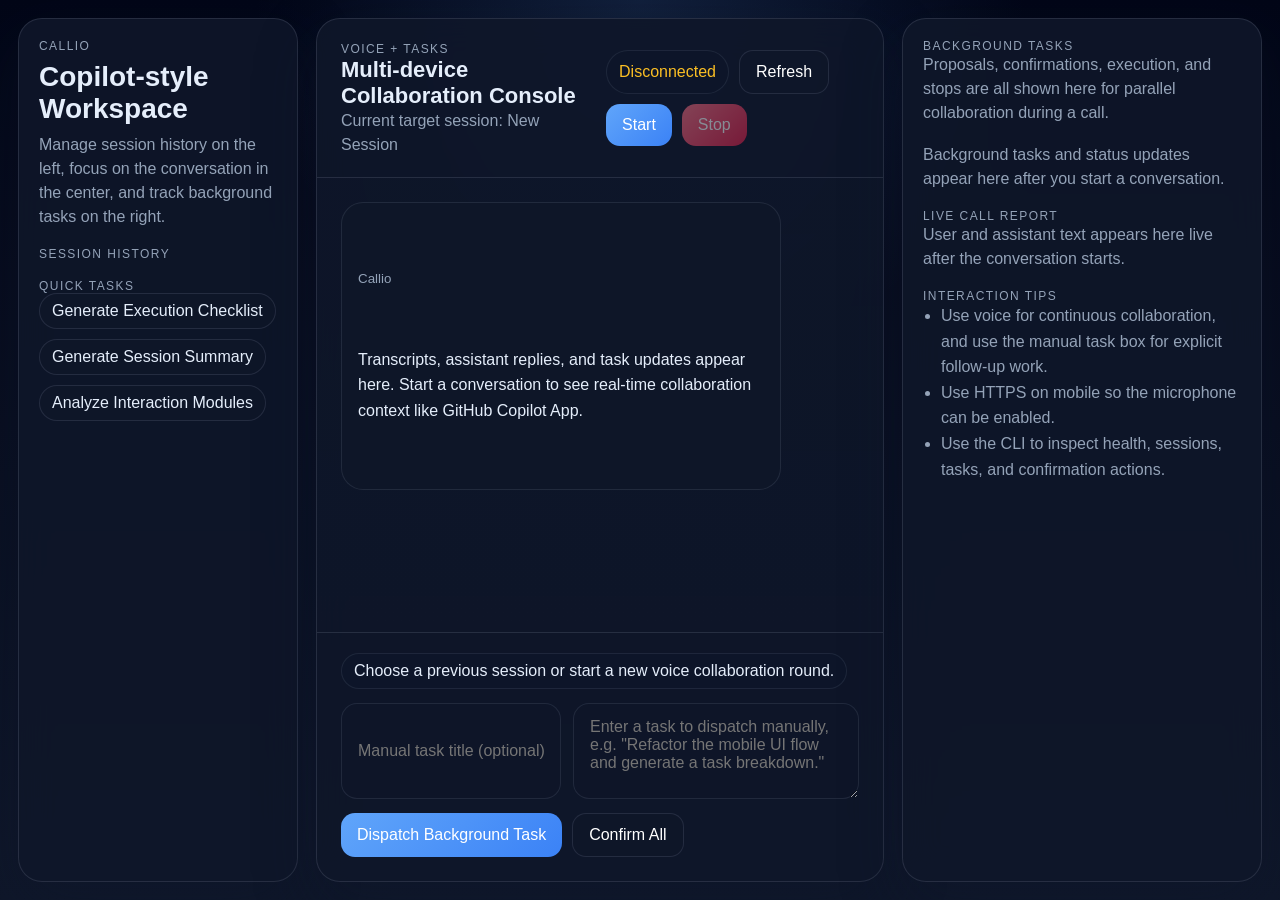
==== app/web/index.html @ ed3d8f62 "feat: translate Chinese to English, unify logging, add setup wizard" ====
<!DOCTYPE html>
<html lang="en">
<head>
    <meta charset="UTF-8">
    <meta name="viewport" content="width=device-width, initial-scale=1.0">
    <title>Callio — Voice Workspace</title>
    <link rel="stylesheet" href="/app/shared/client.css">
</head>
<body data-client-mode="web">
    <div class="shell">
        <aside class="panel sidebar">
            <div class="brand">
                <span class="eyebrow">Callio</span>
                <h1>Copilot-style Workspace</h1>
                <p>Manage session history on the left, focus on the conversation in the center, and track background tasks on the right.</p>
            </div>
            <div>
                <div class="section-title">Session History</div>
                <div id="sessionList" class="session-list"></div>
            </div>
            <div>
                <div class="section-title">Quick Tasks</div>
                <div class="quick-actions">
                    <button type="button" class="chip ghost-btn" data-task-prompt="Organize the current request and generate an execution checklist">Generate Execution Checklist</button>
                    <button type="button" class="chip ghost-btn" data-task-prompt="Summarize the current session and suggest next steps">Generate Session Summary</button>
                    <button type="button" class="chip ghost-btn" data-task-prompt="Analyze the modules related to user interaction in the current repository">Analyze Interaction Modules</button>
                </div>
            </div>
        </aside>

        <main class="panel chat-panel">
            <div class="chat-header">
                <div>
                    <span class="eyebrow">Voice + Tasks</span>
                    <h2>Multi-device Collaboration Console</h2>
                    <p id="resumeLabel" class="helper-text">Current target session: New Session</p>
                </div>
                <div class="toolbar">
                    <span id="statusPill" class="pill">Disconnected</span>
                    <button id="refreshBtn" type="button" class="ghost-btn">Refresh</button>
                    <button id="startBtn" type="button" class="primary-btn">Start</button>
                    <button id="stopBtn" type="button" class="danger-btn" disabled>Stop</button>
                </div>
            </div>
            <div class="message-stream" id="messages">
                <div class="message assistant">
                    <small>Callio</small>
                    <div>Transcripts, assistant replies, and task updates appear here. Start a conversation to see real-time collaboration context like GitHub Copilot App.</div>
                </div>
            </div>
            <div class="composer">
                <div class="badge-row">
                    <span id="statusHint" class="pill">Choose a previous session or start a new conversation.</span>
                </div>
                <div class="composer-grid">
                    <input id="taskTitle" type="text" placeholder="Manual task title (optional)">
                    <textarea id="taskInput" placeholder="Enter a task to dispatch manually, e.g. &quot;Refactor the mobile UI flow and generate a task breakdown.&quot;"></textarea>
                </div>
                <div class="toolbar">
                    <button id="dispatchTaskBtn" type="button" class="primary-btn">Dispatch Background Task</button>
                    <button id="confirmAllBtn" type="button" class="ghost-btn">Confirm All</button>
                </div>
            </div>
        </main>

        <aside class="panel task-panel">
            <div>
                <div class="section-title">Background Tasks</div>
                <p class="helper-text">Proposals, confirmations, execution, and stops are all shown here for parallel collaboration during a call.</p>
            </div>
            <div id="tasks" class="task-list">
                <p class="empty-state">Background tasks and status updates appear here after you start a conversation.</p>
            </div>
            <div>
                <div class="section-title">Live Call Report</div>
                <div id="liveReport" class="report-list">
                    <p class="empty-state">User and assistant text appears here live after the conversation starts.</p>
                </div>
            </div>
            <div>
                <div class="section-title">Interaction Tips</div>
                <ul class="hint-list">
                    <li>Use voice for continuous collaboration, and use the manual task box for explicit follow-up work.</li>
                    <li>Use HTTPS on mobile so the microphone can be enabled.</li>
                    <li>Use the CLI to inspect health, sessions, tasks, and confirmation actions.</li>
                </ul>
            </div>
        </aside>
    </div>
    <script src="/app/shared/client.js"></script>
</body>
</html>
---- app/shared/client.css ----
:root {
    color-scheme: dark;
    --bg: #0b1020;
    --panel: rgba(15, 23, 42, 0.9);
    --panel-border: rgba(148, 163, 184, 0.18);
    --panel-soft: rgba(15, 23, 42, 0.72);
    --text: #e5eefb;
    --muted: #94a3b8;
    --primary: #60a5fa;
    --primary-strong: #3b82f6;
    --success: #34d399;
    --warning: #fbbf24;
    --danger: #fb7185;
    --shadow: 0 24px 60px rgba(15, 23, 42, 0.35);
}

* {
    box-sizing: border-box;
}

body {
    margin: 0;
    min-height: 100vh;
    font-family: Inter, -apple-system, BlinkMacSystemFont, "Segoe UI", sans-serif;
    background:
        radial-gradient(circle at top, rgba(96, 165, 250, 0.16), transparent 35%),
        linear-gradient(180deg, #020617 0%, #0f172a 100%);
    color: var(--text);
}

a {
    color: inherit;
}

.shell {
    display: grid;
    grid-template-columns: 280px minmax(0, 1fr) 360px;
    gap: 18px;
    min-height: 100vh;
    padding: 18px;
}

.panel {
    background: var(--panel);
    border: 1px solid var(--panel-border);
    border-radius: 24px;
    box-shadow: var(--shadow);
    backdrop-filter: blur(18px);
}

.sidebar,
.task-panel,
.chat-panel {
    display: flex;
    flex-direction: column;
    min-height: 0;
}

.sidebar,
.task-panel {
    padding: 20px;
    gap: 18px;
}

.brand {
    display: flex;
    flex-direction: column;
    gap: 8px;
}

.eyebrow,
.section-title {
    font-size: 12px;
    letter-spacing: 0.12em;
    text-transform: uppercase;
    color: var(--muted);
}

.brand h1 {
    margin: 0;
    font-size: 28px;
}

.brand p,
.empty-state,
.helper-text {
    margin: 0;
    color: var(--muted);
    line-height: 1.5;
}

.session-list,
.task-list,
.quick-actions,
.report-list {
    display: flex;
    flex-direction: column;
    gap: 10px;
    min-height: 0;
}

.session-list {
    overflow-y: auto;
}

.session-item,
.task-card,
.chip {
    border: 1px solid rgba(148, 163, 184, 0.16);
    background: var(--panel-soft);
    border-radius: 18px;
}

.session-item {
    text-align: left;
    padding: 14px;
    color: var(--text);
    cursor: pointer;
}

.session-item.active {
    border-color: rgba(96, 165, 250, 0.5);
    background: rgba(37, 99, 235, 0.2);
}

.session-item strong,
.task-card strong {
    display: block;
    margin-bottom: 6px;
}

.badge-row {
    display: flex;
    flex-wrap: wrap;
    gap: 8px;
}

.pill,
.chip {
    display: inline-flex;
    align-items: center;
    gap: 8px;
    padding: 8px 12px;
    border-radius: 999px;
    color: var(--text);
}

.pill {
    background: rgba(15, 23, 42, 0.72);
    border: 1px solid rgba(148, 163, 184, 0.12);
}

.pill.success {
    color: var(--success);
}

.pill.warning {
    color: var(--warning);
}

.pill.danger {
    color: var(--danger);
}

.chat-panel {
    overflow: hidden;
}

.chat-header {
    display: flex;
    justify-content: space-between;
    align-items: center;
    gap: 16px;
    padding: 20px 24px;
    border-bottom: 1px solid var(--panel-border);
}

.chat-header h2 {
    margin: 0;
    font-size: 22px;
}

.toolbar {
    display: flex;
    flex-wrap: wrap;
    gap: 10px;
}

button,
input,
textarea {
    font: inherit;
}

button {
    border: 0;
    border-radius: 14px;
    padding: 12px 16px;
    color: white;
    cursor: pointer;
    background: rgba(51, 65, 85, 0.95);
    transition: transform 0.15s ease, background 0.15s ease, opacity 0.15s ease;
}

button:hover:not(:disabled) {
    transform: translateY(-1px);
}

button:disabled {
    opacity: 0.5;
    cursor: not-allowed;
}

.primary-btn {
    background: linear-gradient(135deg, var(--primary), var(--primary-strong));
}

.danger-btn {
    background: linear-gradient(135deg, #fb7185, #e11d48);
}

.ghost-btn {
    background: rgba(15, 23, 42, 0.8);
    border: 1px solid rgba(148, 163, 184, 0.16);
}

.message-stream {
    flex: 1;
    overflow-y: auto;
    padding: 24px;
    display: flex;
    flex-direction: column;
    gap: 14px;
    background: linear-gradient(180deg, rgba(15, 23, 42, 0.25), rgba(15, 23, 42, 0));
}

.message {
    max-width: 85%;
    border-radius: 22px;
    padding: 14px 16px;
    line-height: 1.6;
    white-space: pre-wrap;
}

.message.user {
    align-self: flex-end;
    background: rgba(59, 130, 246, 0.18);
    border: 1px solid rgba(96, 165, 250, 0.22);
}

.message.assistant {
    align-self: flex-start;
    background: rgba(15, 23, 42, 0.88);
    border: 1px solid rgba(148, 163, 184, 0.14);
}

.message small {
    display: block;
    margin-bottom: 6px;
    color: var(--muted);
}

.composer {
    display: flex;
    flex-direction: column;
    gap: 14px;
    padding: 20px 24px 24px;
    border-top: 1px solid var(--panel-border);
}

.composer textarea,
.composer input {
    width: 100%;
    border-radius: 16px;
    border: 1px solid rgba(148, 163, 184, 0.14);
    background: rgba(15, 23, 42, 0.82);
    color: var(--text);
    padding: 14px 16px;
}

.composer textarea {
    min-height: 96px;
    resize: vertical;
}

.composer-grid {
    display: grid;
    grid-template-columns: 220px minmax(0, 1fr);
    gap: 12px;
}

.quick-actions {
    flex-direction: row;
    flex-wrap: wrap;
}

.task-card {
    padding: 14px;
    display: flex;
    flex-direction: column;
    gap: 10px;
}

.task-card.proposed {
    border-color: rgba(251, 191, 36, 0.3);
}

.task-card.running {
    border-color: rgba(96, 165, 250, 0.3);
}

.task-card.success {
    border-color: rgba(52, 211, 153, 0.32);
}

.task-card.failed,
.task-card.cancelled {
    border-color: rgba(251, 113, 133, 0.28);
}

.task-progress {
    height: 6px;
    border-radius: 999px;
    background: rgba(148, 163, 184, 0.16);
    overflow: hidden;
}

.task-progress-bar {
    height: 100%;
    border-radius: inherit;
    background: linear-gradient(135deg, var(--primary), var(--success));
}

.task-actions {
    display: flex;
    flex-wrap: wrap;
    gap: 8px;
}

.hint-list {
    margin: 0;
    padding-left: 18px;
    color: var(--muted);
    line-height: 1.6;
}

.report-item {
    border: 1px solid rgba(148, 163, 184, 0.16);
    background: var(--panel-soft);
    border-radius: 14px;
    padding: 10px 12px;
}

.report-item.user {
    border-color: rgba(96, 165, 250, 0.3);
}

.report-item.assistant {
    border-color: rgba(52, 211, 153, 0.3);
}

.mobile-only {
    display: none;
}

@media (max-width: 1200px) {
    .shell {
        grid-template-columns: 240px minmax(0, 1fr);
    }

    .task-panel {
        grid-column: 1 / -1;
    }
}

@media (max-width: 880px) {
    .shell {
        grid-template-columns: 1fr;
        padding: 12px;
    }

    .sidebar {
        order: 2;
    }

    .chat-panel {
        order: 1;
    }

    .task-panel {
        order: 3;
    }

    .composer-grid {
        grid-template-columns: 1fr;
    }

    .chat-header {
        flex-direction: column;
        align-items: flex-start;
    }

    .toolbar {
        width: 100%;
    }

    .toolbar button {
        flex: 1;
    }
}

body[data-client-mode="mobile"] .shell {
    padding: 0;
    gap: 0;
}

body[data-client-mode="mobile"] .panel {
    border-radius: 0;
    border-left: 0;
    border-right: 0;
}

body[data-client-mode="mobile"] .sidebar {
    display: none;
}

body[data-client-mode="mobile"] .mobile-only {
    display: inline-flex;
}

/* ===== Scrollbar ===== */
::-webkit-scrollbar { width: 6px; height: 6px; }
::-webkit-scrollbar-track { background: transparent; }
::-webkit-scrollbar-thumb { background: rgba(148, 163, 184, 0.22); border-radius: 999px; }
::-webkit-scrollbar-thumb:hover { background: rgba(148, 163, 184, 0.4); }

/* ===== Button micro-interactions ===== */
button:active:not(:disabled) { transform: scale(0.97); }

/* ===== Recording indicator ===== */
@keyframes pill-pulse {
    0%, 100% { border-color: rgba(251, 113, 133, 0.3); box-shadow: 0 0 0 0 rgba(251, 113, 133, 0.2); }
    50%       { border-color: rgba(251, 113, 133, 0.7); box-shadow: 0 0 12px rgba(251, 113, 133, 0.22); }
}

[data-recording] #statusPill {
    color: var(--danger);
    animation: pill-pulse 1.8s ease-in-out infinite;
}

/* ===== Toast notifications ===== */
.toast-container {
    position: fixed;
    bottom: 28px;
    right: 28px;
    display: flex;
    flex-direction: column;
    gap: 10px;
    z-index: 1100;
    pointer-events: none;
    max-width: 360px;
}

@keyframes toast-slide-in {
    from { transform: translateX(120%); opacity: 0; }
    to   { transform: translateX(0);   opacity: 1; }
}

.toast {
    padding: 12px 18px;
    border-radius: 18px;
    background: rgba(15, 23, 42, 0.96);
    border: 1px solid rgba(148, 163, 184, 0.2);
    backdrop-filter: blur(16px);
    color: var(--text);
    box-shadow: 0 10px 30px rgba(0, 0, 0, 0.5);
    font-size: 14px;
    pointer-events: auto;
    animation: toast-slide-in 0.24s ease;
    transition: opacity 0.3s ease, transform 0.3s ease;
}

.toast.success { border-color: rgba(52, 211, 153, 0.45); color: var(--success); }
.toast.danger  { border-color: rgba(251, 113, 133, 0.45); color: var(--danger);  }
.toast.warning { border-color: rgba(251, 191, 36, 0.45);  color: var(--warning); }

/* ===== Session report modal ===== */
@keyframes fade-in {
    from { opacity: 0; }
    to   { opacity: 1; }
}

@keyframes modal-slide-in {
    from { transform: translateY(22px) scale(0.97); opacity: 0; }
    to   { transform: translateY(0)    scale(1);    opacity: 1; }
}

.modal-overlay {
    position: fixed;
    inset: 0;
    background: rgba(2, 6, 23, 0.78);
    backdrop-filter: blur(10px);
    display: flex;
    align-items: center;
    justify-content: center;
    z-index: 1000;
    padding: 20px;
    animation: fade-in 0.2s ease;
}

.modal {
    background: rgba(15, 23, 42, 0.97);
    border: 1px solid rgba(148, 163, 184, 0.22);
    border-radius: 28px;
    padding: 32px;
    max-width: 620px;
    width: 100%;
    max-height: 82vh;
    overflow-y: auto;
    box-shadow: 0 40px 100px rgba(0, 0, 0, 0.65);
    animation: modal-slide-in 0.28s cubic-bezier(0.34, 1.56, 0.64, 1);
}

.modal-header {
    display: flex;
    justify-content: space-between;
    align-items: center;
    margin-bottom: 6px;
    padding-bottom: 18px;
    border-bottom: 1px solid var(--panel-border);
}

.modal-title {
    font-size: 20px;
    font-weight: 700;
    margin: 0;
}

.modal-meta {
    font-size: 12px;
    color: var(--muted);
    margin-bottom: 20px;
}

.modal-section-label {
    font-size: 11px;
    letter-spacing: 0.12em;
    text-transform: uppercase;
    color: var(--muted);
    margin-top: 22px;
    margin-bottom: 12px;
}

.modal-summary-text {
    line-height: 1.75;
    color: var(--text);
    background: rgba(15, 23, 42, 0.7);
    border: 1px solid rgba(148, 163, 184, 0.12);
    border-radius: 16px;
    padding: 16px 18px;
    white-space: pre-wrap;
}

.todo-item {
    display: flex;
    align-items: flex-start;
    gap: 12px;
    padding: 12px 14px;
    border: 1px solid rgba(148, 163, 184, 0.12);
    border-radius: 16px;
    background: rgba(15, 23, 42, 0.6);
    margin-bottom: 8px;
    transition: border-color 0.15s;
}

.todo-item:hover { border-color: rgba(148, 163, 184, 0.28); }

.todo-icon {
    width: 24px;
    height: 24px;
    border-radius: 50%;
    display: flex;
    align-items: center;
    justify-content: center;
    font-size: 12px;
    font-weight: 700;
    flex-shrink: 0;
    margin-top: 2px;
}

.todo-icon.completed { background: rgba(52, 211, 153, 0.15); color: var(--success); border: 1.5px solid rgba(52, 211, 153, 0.4); }
.todo-icon.pending   { background: rgba(251, 191, 36, 0.12);  color: var(--warning); border: 1.5px solid rgba(251, 191, 36, 0.35); }
.todo-icon.running   { background: rgba(96, 165, 250, 0.12);  color: var(--primary); border: 1.5px solid rgba(96, 165, 250, 0.35); }
.todo-icon.failed    { background: rgba(251, 113, 133, 0.12); color: var(--danger);  border: 1.5px solid rgba(251, 113, 133, 0.3); }

.todo-content { flex: 1; min-width: 0; }

.todo-name {
    font-size: 14px;
    font-weight: 600;
    color: var(--text);
    margin-bottom: 3px;
}

.todo-desc {
    font-size: 12px;
    color: var(--muted);
    line-height: 1.5;
    display: -webkit-box;
    -webkit-line-clamp: 2;
    -webkit-box-orient: vertical;
    overflow: hidden;
}

.todo-badge {
    padding: 3px 10px;
    border-radius: 999px;
    font-size: 11px;
    font-weight: 500;
    flex-shrink: 0;
    align-self: center;
}

.todo-badge.completed { background: rgba(52, 211, 153, 0.15); color: var(--success); }
.todo-badge.pending   { background: rgba(251, 191, 36, 0.12);  color: var(--warning); }
.todo-badge.running   { background: rgba(96, 165, 250, 0.12);  color: var(--primary); }
.todo-badge.failed    { background: rgba(251, 113, 133, 0.12); color: var(--danger); }

.modal-footer {
    display: flex;
    justify-content: flex-end;
    gap: 10px;
    margin-top: 24px;
    padding-top: 18px;
    border-top: 1px solid var(--panel-border);
}

@media (max-width: 640px) {
    .modal { padding: 22px 18px; border-radius: 20px; max-height: 90vh; }
    .modal-title { font-size: 17px; }
    .toast-container { right: 16px; bottom: 16px; left: 16px; max-width: 100%; }
}
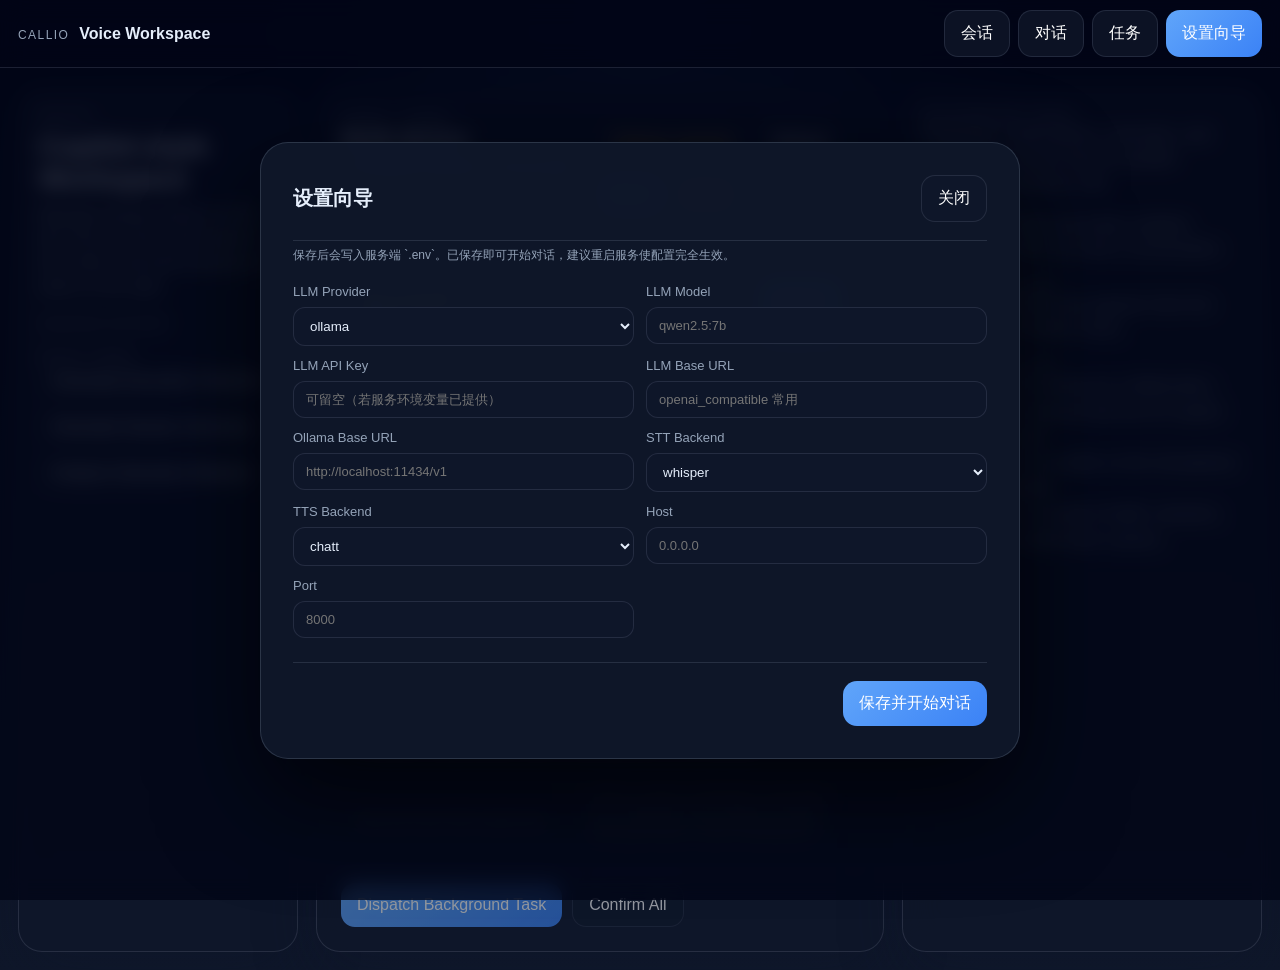
==== commit c765b790: "feat: add web settings wizard and setup gating" ====
--- a/app/web/index.html
+++ b/app/web/index.html
@@ -7,8 +7,20 @@
     <link rel="stylesheet" href="/app/shared/client.css">
 </head>
 <body data-client-mode="web">
+    <header class="topbar">
+        <div class="topbar-brand">
+            <span class="eyebrow">Callio</span>
+            <strong>Voice Workspace</strong>
+        </div>
+        <nav class="topbar-nav" aria-label="Quick Navigation">
+            <button type="button" class="ghost-btn" data-nav-target="sessionList">会话</button>
+            <button type="button" class="ghost-btn" data-nav-target="messages">对话</button>
+            <button type="button" class="ghost-btn" data-nav-target="tasks">任务</button>
+            <button id="openSettingsBtn" type="button" class="primary-btn">设置向导</button>
+        </nav>
+    </header>
     <div class="shell">
-        <aside class="panel sidebar">
+        <aside class="panel sidebar" id="sessionsPanel">
             <div class="brand">
                 <span class="eyebrow">Callio</span>
                 <h1>Copilot-style Workspace</h1>
@@ -28,7 +40,7 @@
             </div>
         </aside>
 
-        <main class="panel chat-panel">
+        <main class="panel chat-panel" id="chatPanel">
             <div class="chat-header">
                 <div>
                     <span class="eyebrow">Voice + Tasks</span>
@@ -41,6 +53,11 @@
                     <button id="startBtn" type="button" class="primary-btn">Start</button>
                     <button id="stopBtn" type="button" class="danger-btn" disabled>Stop</button>
                 </div>
+            </div>
+            <div id="setupGate" class="setup-gate">
+                <strong>请先完成设置向导</strong>
+                <p>先配置 LLM / Ollama 模型等运行参数，保存后即可开始对话。</p>
+                <button id="openSettingsInlineBtn" type="button" class="primary-btn">打开设置</button>
             </div>
             <div class="message-stream" id="messages">
                 <div class="message assistant">
@@ -63,7 +80,7 @@
             </div>
         </main>
 
-        <aside class="panel task-panel">
+        <aside class="panel task-panel" id="tasksPanel">
             <div>
                 <div class="section-title">Background Tasks</div>
                 <p class="helper-text">Proposals, confirmations, execution, and stops are all shown here for parallel collaboration during a call.</p>
@@ -87,6 +104,63 @@
             </div>
         </aside>
     </div>
+
+    <div id="settingsModal" class="modal-overlay" hidden>
+        <div class="modal settings-modal" role="dialog" aria-modal="true" aria-labelledby="settingsTitle">
+            <div class="modal-header">
+                <h2 id="settingsTitle" class="modal-title">设置向导</h2>
+                <button id="closeSettingsBtn" type="button" class="ghost-btn">关闭</button>
+            </div>
+            <div class="modal-meta">保存后会写入服务端 `.env`。已保存即可开始对话，建议重启服务使配置完全生效。</div>
+            <div class="settings-grid">
+                <label>LLM Provider
+                    <select id="settingLlmProvider">
+                        <option value="ollama">ollama</option>
+                        <option value="openai">openai</option>
+                        <option value="anthropic">anthropic</option>
+                        <option value="gemini">gemini</option>
+                        <option value="openai_compatible">openai_compatible</option>
+                    </select>
+                </label>
+                <label>LLM Model
+                    <input id="settingLlmModel" type="text" placeholder="qwen2.5:7b">
+                </label>
+                <label>LLM API Key
+                    <input id="settingLlmApiKey" type="password" placeholder="可留空（若服务环境变量已提供）">
+                </label>
+                <label>LLM Base URL
+                    <input id="settingLlmBaseUrl" type="text" placeholder="openai_compatible 常用">
+                </label>
+                <label>Ollama Base URL
+                    <input id="settingOllamaBaseUrl" type="text" placeholder="http://localhost:11434/v1">
+                </label>
+                <label>STT Backend
+                    <select id="settingSttBackend">
+                        <option value="whisper">whisper</option>
+                        <option value="sensevoice">sensevoice</option>
+                    </select>
+                </label>
+                <label>TTS Backend
+                    <select id="settingTtsBackend">
+                        <option value="chatt">chatt</option>
+                        <option value="say">say</option>
+                        <option value="edge">edge</option>
+                        <option value="cosyvoice">cosyvoice</option>
+                        <option value="fish">fish</option>
+                    </select>
+                </label>
+                <label>Host
+                    <input id="settingHost" type="text" placeholder="0.0.0.0">
+                </label>
+                <label>Port
+                    <input id="settingPort" type="number" min="1" max="65535" placeholder="8000">
+                </label>
+            </div>
+            <div class="modal-footer">
+                <button id="saveSettingsBtn" type="button" class="primary-btn">保存并开始对话</button>
+            </div>
+        </div>
+    </div>
     <script src="/app/shared/client.js"></script>
 </body>
 </html>
--- a/app/shared/client.css
+++ b/app/shared/client.css
@@ -28,6 +28,38 @@
     color: var(--text);
 }
 
+body[data-client-mode="web"] {
+    padding-top: 70px;
+}
+
+.topbar {
+    position: fixed;
+    top: 0;
+    left: 0;
+    right: 0;
+    z-index: 1200;
+    display: flex;
+    justify-content: space-between;
+    align-items: center;
+    gap: 12px;
+    padding: 10px 18px;
+    background: rgba(2, 6, 23, 0.82);
+    border-bottom: 1px solid rgba(148, 163, 184, 0.18);
+    backdrop-filter: blur(12px);
+}
+
+.topbar-brand {
+    display: flex;
+    align-items: baseline;
+    gap: 10px;
+}
+
+.topbar-nav {
+    display: flex;
+    flex-wrap: wrap;
+    gap: 8px;
+}
+
 a {
     color: inherit;
 }
@@ -166,6 +198,38 @@
     overflow: hidden;
 }
 
+.setup-gate {
+    margin: 16px 24px 0;
+    padding: 14px 16px;
+    border-radius: 16px;
+    border: 1px solid rgba(251, 191, 36, 0.32);
+    background: rgba(251, 191, 36, 0.09);
+    color: #fef3c7;
+    display: flex;
+    align-items: center;
+    gap: 12px;
+    justify-content: space-between;
+}
+
+.setup-gate p {
+    margin: 0;
+    color: #fde68a;
+    font-size: 13px;
+}
+
+body[data-settings-ready="true"] .setup-gate {
+    display: none;
+}
+
+body[data-settings-ready="false"] #startBtn,
+body[data-settings-ready="false"] #dispatchTaskBtn,
+body[data-settings-ready="false"] #confirmAllBtn,
+body[data-settings-ready="false"] #taskTitle,
+body[data-settings-ready="false"] #taskInput {
+    opacity: 0.55;
+    pointer-events: none;
+}
+
 .chat-header {
     display: flex;
     justify-content: space-between;
@@ -301,6 +365,40 @@
     gap: 10px;
 }
 
+.task-card-header {
+    display: flex;
+    flex-wrap: wrap;
+    align-items: baseline;
+    gap: 6px;
+}
+
+.task-kind-badge {
+    font-size: 10px;
+    font-weight: 600;
+    letter-spacing: 0.04em;
+    text-transform: uppercase;
+    padding: 2px 7px;
+    border-radius: 999px;
+    border: 1px solid currentColor;
+    opacity: 0.75;
+    white-space: nowrap;
+}
+
+.task-kind-badge.analyze  { color: var(--primary); }
+.task-kind-badge.execute  { color: var(--warning); }
+.task-kind-badge.summarize { color: var(--success); }
+
+.task-result-preview {
+    font-size: 12px;
+    color: var(--muted);
+    background: rgba(148, 163, 184, 0.07);
+    border-left: 3px solid rgba(52, 211, 153, 0.4);
+    border-radius: 0 6px 6px 0;
+    padding: 7px 10px;
+    line-height: 1.5;
+    word-break: break-word;
+}
+
 .task-card.proposed {
     border-color: rgba(251, 191, 36, 0.3);
 }
@@ -374,6 +472,19 @@
 }
 
 @media (max-width: 880px) {
+    .topbar {
+        padding: 8px 12px;
+    }
+
+    .topbar-brand strong {
+        display: none;
+    }
+
+    .setup-gate {
+        flex-direction: column;
+        align-items: flex-start;
+    }
+
     .shell {
         grid-template-columns: 1fr;
         padding: 12px;
@@ -521,6 +632,34 @@
     animation: modal-slide-in 0.28s cubic-bezier(0.34, 1.56, 0.64, 1);
 }
 
+.settings-modal {
+    max-width: 760px;
+}
+
+.settings-grid {
+    display: grid;
+    grid-template-columns: repeat(2, minmax(0, 1fr));
+    gap: 12px;
+}
+
+.settings-grid label {
+    display: flex;
+    flex-direction: column;
+    gap: 8px;
+    font-size: 13px;
+    color: var(--muted);
+}
+
+.settings-grid input,
+.settings-grid select {
+    width: 100%;
+    border-radius: 12px;
+    border: 1px solid rgba(148, 163, 184, 0.16);
+    background: rgba(15, 23, 42, 0.82);
+    color: var(--text);
+    padding: 10px 12px;
+}
+
 .modal-header {
     display: flex;
     justify-content: space-between;
@@ -639,4 +778,5 @@
     .modal { padding: 22px 18px; border-radius: 20px; max-height: 90vh; }
     .modal-title { font-size: 17px; }
     .toast-container { right: 16px; bottom: 16px; left: 16px; max-width: 100%; }
-}
+    .settings-grid { grid-template-columns: 1fr; }
+}
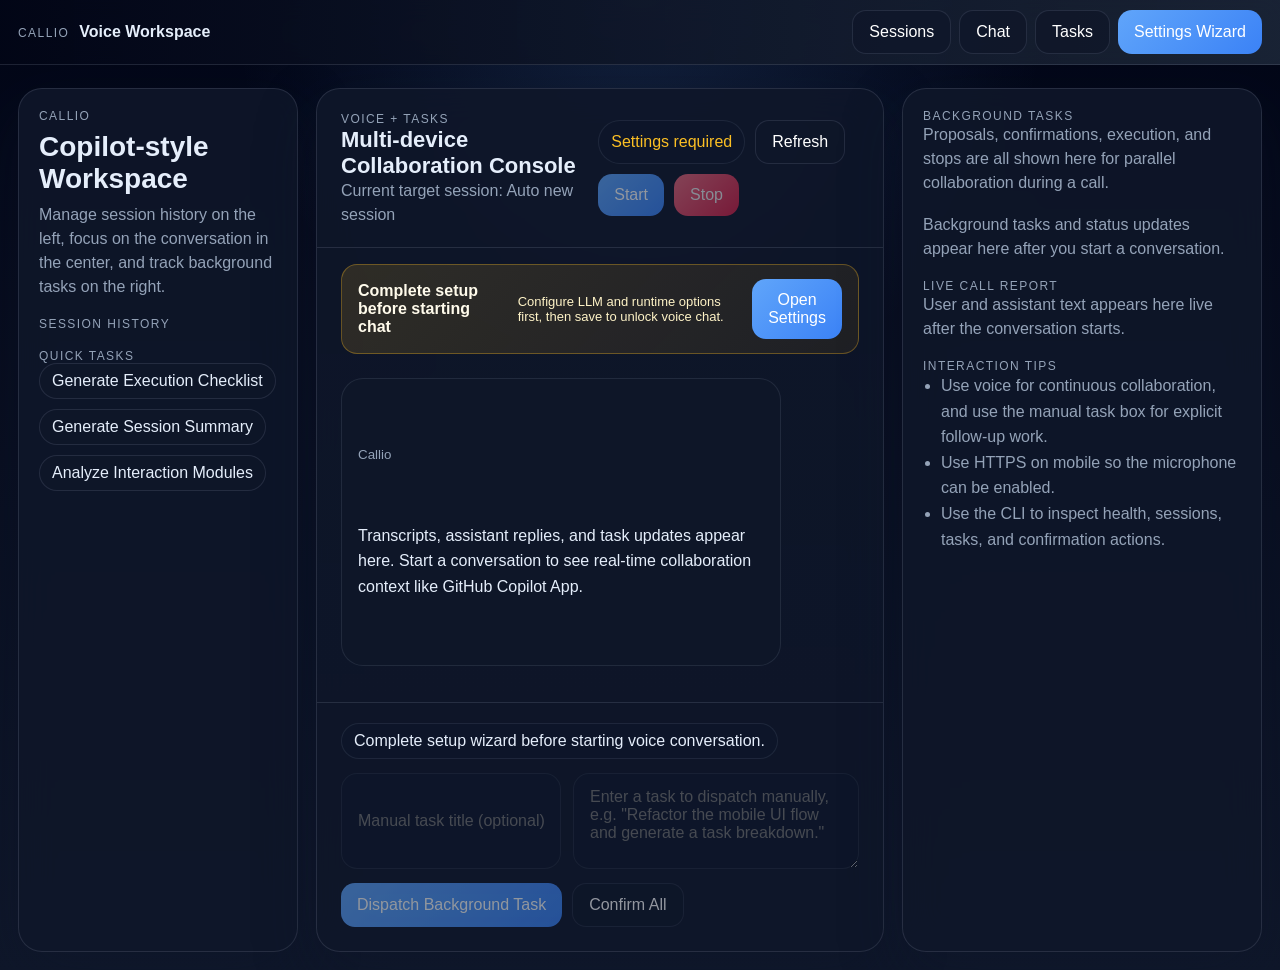
==== commit 7a62d096: "fix setting page sytle" ====
--- a/app/web/index.html
+++ b/app/web/index.html
@@ -13,10 +13,10 @@
             <strong>Voice Workspace</strong>
         </div>
         <nav class="topbar-nav" aria-label="Quick Navigation">
-            <button type="button" class="ghost-btn" data-nav-target="sessionList">会话</button>
-            <button type="button" class="ghost-btn" data-nav-target="messages">对话</button>
-            <button type="button" class="ghost-btn" data-nav-target="tasks">任务</button>
-            <button id="openSettingsBtn" type="button" class="primary-btn">设置向导</button>
+            <button type="button" class="ghost-btn" data-nav-target="sessionList">Sessions</button>
+            <button type="button" class="ghost-btn" data-nav-target="messages">Chat</button>
+            <button type="button" class="ghost-btn" data-nav-target="tasks">Tasks</button>
+            <button id="openSettingsBtn" type="button" class="primary-btn">Settings Wizard</button>
         </nav>
     </header>
     <div class="shell">
@@ -55,9 +55,9 @@
                 </div>
             </div>
             <div id="setupGate" class="setup-gate">
-                <strong>请先完成设置向导</strong>
-                <p>先配置 LLM / Ollama 模型等运行参数，保存后即可开始对话。</p>
-                <button id="openSettingsInlineBtn" type="button" class="primary-btn">打开设置</button>
+                <strong>Complete setup before starting chat</strong>
+                <p>Configure LLM and runtime options first, then save to unlock voice chat.</p>
+                <button id="openSettingsInlineBtn" type="button" class="primary-btn">Open Settings</button>
             </div>
             <div class="message-stream" id="messages">
                 <div class="message assistant">
@@ -108,10 +108,10 @@
     <div id="settingsModal" class="modal-overlay" hidden>
         <div class="modal settings-modal" role="dialog" aria-modal="true" aria-labelledby="settingsTitle">
             <div class="modal-header">
-                <h2 id="settingsTitle" class="modal-title">设置向导</h2>
-                <button id="closeSettingsBtn" type="button" class="ghost-btn">关闭</button>
+                <h2 id="settingsTitle" class="modal-title">Settings Wizard</h2>
+                <button id="closeSettingsBtn" type="button" class="ghost-btn">Close</button>
             </div>
-            <div class="modal-meta">保存后会写入服务端 `.env`。已保存即可开始对话，建议重启服务使配置完全生效。</div>
+            <div class="modal-meta">Settings are written to the server .env file. Save and restart the service to fully apply provider-level changes.</div>
             <div class="settings-grid">
                 <label>LLM Provider
                     <select id="settingLlmProvider">
@@ -125,11 +125,19 @@
                 <label>LLM Model
                     <input id="settingLlmModel" type="text" placeholder="qwen2.5:7b">
                 </label>
+                <label id="ollamaModelGroup">Ollama Installed Models
+                    <div class="inline-row">
+                        <select id="settingOllamaModelSelect">
+                            <option value="">Loading models...</option>
+                        </select>
+                        <button id="refreshOllamaModelsBtn" type="button" class="ghost-btn inline-btn">Refresh</button>
+                    </div>
+                </label>
                 <label>LLM API Key
-                    <input id="settingLlmApiKey" type="password" placeholder="可留空（若服务环境变量已提供）">
+                    <input id="settingLlmApiKey" type="password" placeholder="Optional if already provided in server env">
                 </label>
                 <label>LLM Base URL
-                    <input id="settingLlmBaseUrl" type="text" placeholder="openai_compatible 常用">
+                    <input id="settingLlmBaseUrl" type="text" placeholder="Common for openai_compatible provider">
                 </label>
                 <label>Ollama Base URL
                     <input id="settingOllamaBaseUrl" type="text" placeholder="http://localhost:11434/v1">
@@ -157,7 +165,7 @@
                 </label>
             </div>
             <div class="modal-footer">
-                <button id="saveSettingsBtn" type="button" class="primary-btn">保存并开始对话</button>
+                <button id="saveSettingsBtn" type="button" class="primary-btn">Save and Unlock Chat</button>
             </div>
         </div>
     </div>
--- a/app/shared/client.css
+++ b/app/shared/client.css
@@ -43,7 +43,7 @@
     align-items: center;
     gap: 12px;
     padding: 10px 18px;
-    background: rgba(2, 6, 23, 0.82);
+    background: linear-gradient(90deg, rgba(2, 6, 23, 0.92), rgba(30, 41, 59, 0.82));
     border-bottom: 1px solid rgba(148, 163, 184, 0.18);
     backdrop-filter: blur(12px);
 }
@@ -203,8 +203,8 @@
     padding: 14px 16px;
     border-radius: 16px;
     border: 1px solid rgba(251, 191, 36, 0.32);
-    background: rgba(251, 191, 36, 0.09);
-    color: #fef3c7;
+    background: linear-gradient(135deg, rgba(251, 191, 36, 0.14), rgba(245, 158, 11, 0.08));
+    color: #fffbeb;
     display: flex;
     align-items: center;
     gap: 12px;
@@ -213,7 +213,7 @@
 
 .setup-gate p {
     margin: 0;
-    color: #fde68a;
+    color: #fef3c7;
     font-size: 13px;
 }
 
@@ -611,12 +611,16 @@
     inset: 0;
     background: rgba(2, 6, 23, 0.78);
     backdrop-filter: blur(10px);
-    display: flex;
+    display: none;
     align-items: center;
     justify-content: center;
     z-index: 1000;
     padding: 20px;
     animation: fade-in 0.2s ease;
+}
+
+.modal-overlay.is-open {
+    display: flex;
 }
 
 .modal {
@@ -642,6 +646,17 @@
     gap: 12px;
 }
 
+.inline-row {
+    display: flex;
+    gap: 8px;
+    align-items: center;
+}
+
+.inline-btn {
+    padding: 10px 12px;
+    white-space: nowrap;
+}
+
 .settings-grid label {
     display: flex;
     flex-direction: column;
@@ -658,6 +673,22 @@
     background: rgba(15, 23, 42, 0.82);
     color: var(--text);
     padding: 10px 12px;
+    transition: border-color 0.15s ease, box-shadow 0.15s ease;
+}
+
+.settings-grid input:focus,
+.settings-grid select:focus {
+    outline: none;
+    border-color: rgba(96, 165, 250, 0.6);
+    box-shadow: 0 0 0 3px rgba(59, 130, 246, 0.2);
+}
+
+#ollamaModelGroup {
+    grid-column: span 2;
+}
+
+#settingOllamaModelSelect {
+    flex: 1;
 }
 
 .modal-header {
@@ -779,4 +810,6 @@
     .modal-title { font-size: 17px; }
     .toast-container { right: 16px; bottom: 16px; left: 16px; max-width: 100%; }
     .settings-grid { grid-template-columns: 1fr; }
-}
+    #ollamaModelGroup { grid-column: span 1; }
+    .inline-row { flex-direction: column; align-items: stretch; }
+}
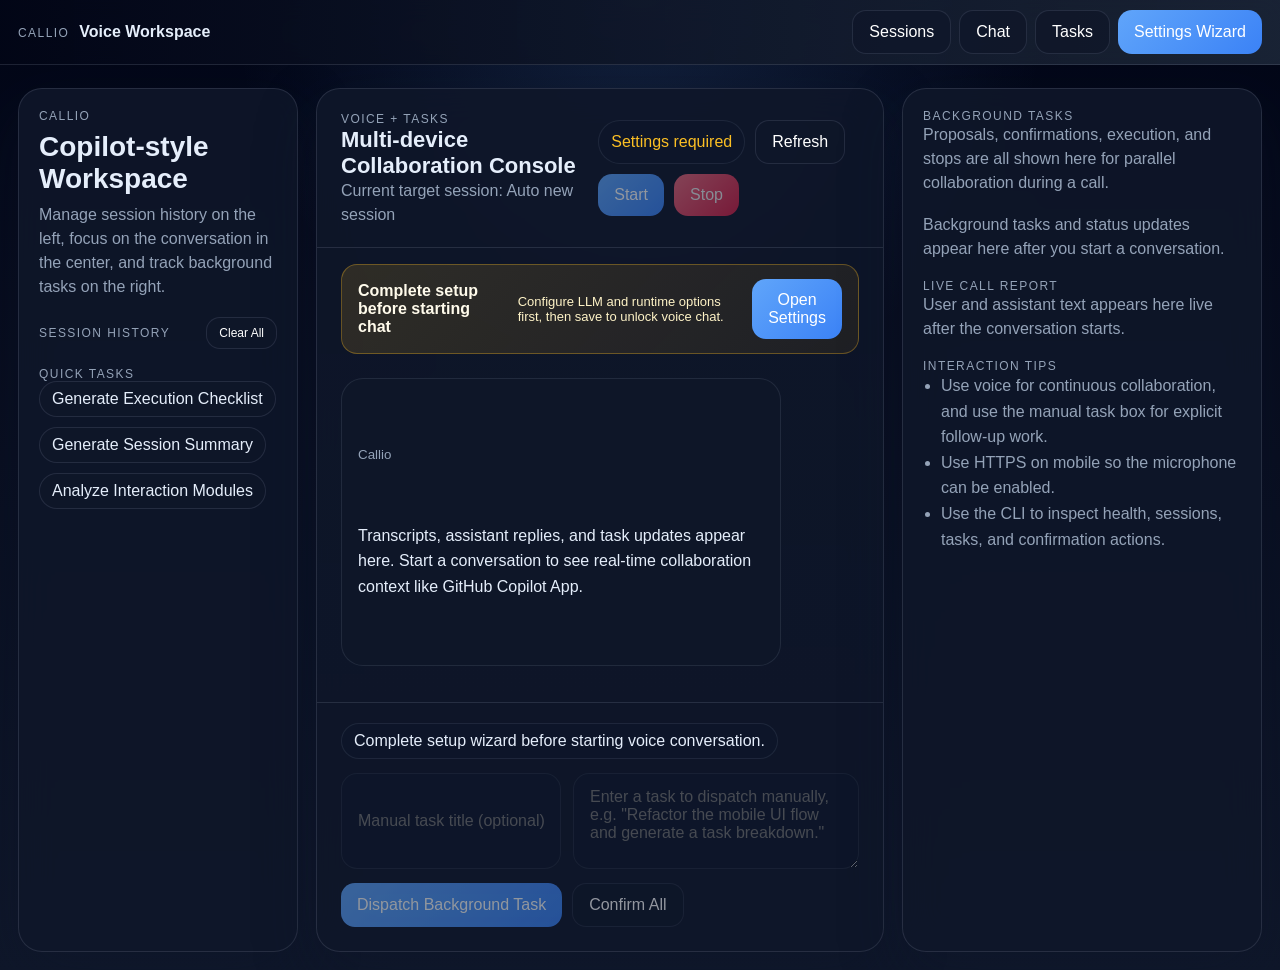
==== commit 7529478d: "feat: add session clearing and friendly voice errors" ====
--- a/app/web/index.html
+++ b/app/web/index.html
@@ -27,7 +27,10 @@
                 <p>Manage session history on the left, focus on the conversation in the center, and track background tasks on the right.</p>
             </div>
             <div>
-                <div class="section-title">Session History</div>
+                <div class="section-title section-title-row">
+                    <span>Session History</span>
+                    <button id="clearSessionsBtn" type="button" class="ghost-btn subtle-btn">Clear All</button>
+                </div>
                 <div id="sessionList" class="session-list"></div>
             </div>
             <div>
@@ -112,59 +115,83 @@
                 <button id="closeSettingsBtn" type="button" class="ghost-btn">Close</button>
             </div>
             <div class="modal-meta">Settings are written to the server .env file. Save and restart the service to fully apply provider-level changes.</div>
-            <div class="settings-grid">
-                <label>LLM Provider
-                    <select id="settingLlmProvider">
-                        <option value="ollama">ollama</option>
-                        <option value="openai">openai</option>
-                        <option value="anthropic">anthropic</option>
-                        <option value="gemini">gemini</option>
-                        <option value="openai_compatible">openai_compatible</option>
-                    </select>
-                </label>
-                <label>LLM Model
-                    <input id="settingLlmModel" type="text" placeholder="qwen2.5:7b">
-                </label>
-                <label id="ollamaModelGroup">Ollama Installed Models
-                    <div class="inline-row">
-                        <select id="settingOllamaModelSelect">
-                            <option value="">Loading models...</option>
-                        </select>
-                        <button id="refreshOllamaModelsBtn" type="button" class="ghost-btn inline-btn">Refresh</button>
+            <div class="settings-layout">
+                <section class="settings-card">
+                    <div class="settings-card-title">Language Model</div>
+                    <div class="settings-grid">
+                        <label class="settings-field">
+                            <span class="field-label">LLM Provider</span>
+                            <select id="settingLlmProvider">
+                                <option value="ollama">ollama</option>
+                                <option value="openai">openai</option>
+                                <option value="anthropic">anthropic</option>
+                                <option value="gemini">gemini</option>
+                                <option value="openai_compatible">openai_compatible</option>
+                            </select>
+                        </label>
+                        <label class="settings-field">
+                            <span class="field-label">LLM Model</span>
+                            <input id="settingLlmModel" type="text" placeholder="qwen2.5:7b">
+                        </label>
+                        <div id="ollamaModelGroup" class="settings-field field-span-2">
+                            <span class="field-label">Installed Ollama Models</span>
+                            <div class="inline-row">
+                                <select id="settingOllamaModelSelect">
+                                    <option value="">Loading installed models...</option>
+                                </select>
+                                <button id="refreshOllamaModelsBtn" type="button" class="ghost-btn inline-btn">Refresh</button>
+                            </div>
+                            <div id="ollamaStatus" class="field-note">Checking Ollama service status...</div>
+                        </div>
+                        <label class="settings-field" data-provider-scope="remote-auth openai anthropic gemini openai_compatible">
+                            <span class="field-label">LLM API Key</span>
+                            <input id="settingLlmApiKey" type="password" placeholder="Optional if already provided in server env">
+                        </label>
+                        <label class="settings-field" data-provider-scope="openai_compatible">
+                            <span class="field-label">LLM Base URL</span>
+                            <input id="settingLlmBaseUrl" type="text" placeholder="Common for openai_compatible provider">
+                        </label>
+                        <label class="settings-field field-span-2" data-provider-scope="ollama">
+                            <span class="field-label">Ollama Base URL</span>
+                            <input id="settingOllamaBaseUrl" type="text" placeholder="http://localhost:11434/v1">
+                        </label>
+                        <div id="providerHint" class="field-note field-span-2">Provider-specific fields update automatically when you switch providers.</div>
                     </div>
-                </label>
-                <label>LLM API Key
-                    <input id="settingLlmApiKey" type="password" placeholder="Optional if already provided in server env">
-                </label>
-                <label>LLM Base URL
-                    <input id="settingLlmBaseUrl" type="text" placeholder="Common for openai_compatible provider">
-                </label>
-                <label>Ollama Base URL
-                    <input id="settingOllamaBaseUrl" type="text" placeholder="http://localhost:11434/v1">
-                </label>
-                <label>STT Backend
-                    <select id="settingSttBackend">
-                        <option value="whisper">whisper</option>
-                        <option value="sensevoice">sensevoice</option>
-                    </select>
-                </label>
-                <label>TTS Backend
-                    <select id="settingTtsBackend">
-                        <option value="chatt">chatt</option>
-                        <option value="say">say</option>
-                        <option value="edge">edge</option>
-                        <option value="cosyvoice">cosyvoice</option>
-                        <option value="fish">fish</option>
-                    </select>
-                </label>
-                <label>Host
-                    <input id="settingHost" type="text" placeholder="0.0.0.0">
-                </label>
-                <label>Port
-                    <input id="settingPort" type="number" min="1" max="65535" placeholder="8000">
-                </label>
+                </section>
+
+                <section class="settings-card">
+                    <div class="settings-card-title">Voice Runtime</div>
+                    <div class="settings-grid">
+                        <label class="settings-field">
+                            <span class="field-label">STT Backend</span>
+                            <select id="settingSttBackend">
+                                <option value="whisper">whisper</option>
+                                <option value="sensevoice">sensevoice</option>
+                            </select>
+                        </label>
+                        <label class="settings-field">
+                            <span class="field-label">TTS Backend</span>
+                            <select id="settingTtsBackend">
+                                <option value="chatt">chatt</option>
+                                <option value="say">say</option>
+                                <option value="edge">edge</option>
+                                <option value="cosyvoice">cosyvoice</option>
+                                <option value="fish">fish</option>
+                            </select>
+                        </label>
+                        <label class="settings-field">
+                            <span class="field-label">Host</span>
+                            <input id="settingHost" type="text" placeholder="0.0.0.0">
+                        </label>
+                        <label class="settings-field">
+                            <span class="field-label">Port</span>
+                            <input id="settingPort" type="number" min="1" max="65535" placeholder="8000">
+                        </label>
+                    </div>
+                </section>
             </div>
             <div class="modal-footer">
+                <div id="saveSettingsStatus" class="field-note modal-status">Ready to save changes.</div>
                 <button id="saveSettingsBtn" type="button" class="primary-btn">Save and Unlock Chat</button>
             </div>
         </div>
--- a/app/shared/client.css
+++ b/app/shared/client.css
@@ -108,6 +108,18 @@
     color: var(--muted);
 }
 
+.section-title-row {
+    display: flex;
+    align-items: center;
+    justify-content: space-between;
+    gap: 12px;
+}
+
+.subtle-btn {
+    padding: 8px 12px;
+    font-size: 12px;
+}
+
 .brand h1 {
     margin: 0;
     font-size: 28px;
@@ -316,6 +328,12 @@
     align-self: flex-start;
     background: rgba(15, 23, 42, 0.88);
     border: 1px solid rgba(148, 163, 184, 0.14);
+}
+
+.message.error {
+    align-self: flex-start;
+    background: rgba(127, 29, 29, 0.22);
+    border: 1px solid rgba(251, 113, 133, 0.32);
 }
 
 .message small {
@@ -637,13 +655,35 @@
 }
 
 .settings-modal {
-    max-width: 760px;
+    max-width: 920px;
+    padding: 28px;
+}
+
+.settings-layout {
+    display: grid;
+    grid-template-columns: minmax(0, 1.4fr) minmax(320px, 0.9fr);
+    gap: 18px;
+}
+
+.settings-card {
+    border: 1px solid rgba(148, 163, 184, 0.16);
+    background: linear-gradient(180deg, rgba(15, 23, 42, 0.88), rgba(15, 23, 42, 0.64));
+    border-radius: 22px;
+    padding: 18px;
+}
+
+.settings-card-title {
+    font-size: 12px;
+    letter-spacing: 0.12em;
+    text-transform: uppercase;
+    color: var(--muted);
+    margin-bottom: 14px;
 }
 
 .settings-grid {
     display: grid;
     grid-template-columns: repeat(2, minmax(0, 1fr));
-    gap: 12px;
+    gap: 14px;
 }
 
 .inline-row {
@@ -663,6 +703,62 @@
     gap: 8px;
     font-size: 13px;
     color: var(--muted);
+}
+
+.settings-field {
+    min-width: 0;
+}
+
+.settings-field[hidden],
+[data-provider-scope][hidden] {
+    display: none !important;
+}
+
+.field-span-2 {
+    grid-column: span 2;
+}
+
+.field-label {
+    display: block;
+    font-size: 12px;
+    font-weight: 600;
+    letter-spacing: 0.02em;
+    color: #dbe6f5;
+}
+
+.field-note {
+    margin-top: 8px;
+    padding: 10px 12px;
+    border-radius: 12px;
+    font-size: 12px;
+    line-height: 1.45;
+    color: var(--muted);
+    background: rgba(15, 23, 42, 0.55);
+    border: 1px solid rgba(148, 163, 184, 0.14);
+}
+
+.field-note.info {
+    color: #dbeafe;
+    border-color: rgba(96, 165, 250, 0.3);
+    background: rgba(30, 64, 175, 0.16);
+}
+
+.field-note.success {
+    color: #d1fae5;
+    border-color: rgba(52, 211, 153, 0.35);
+    background: rgba(6, 95, 70, 0.2);
+}
+
+.field-note.warning {
+    color: #fef3c7;
+    border-color: rgba(251, 191, 36, 0.35);
+    background: rgba(146, 64, 14, 0.18);
+}
+
+.field-note.danger {
+    color: #ffe4e6;
+    border-color: rgba(251, 113, 133, 0.34);
+    background: rgba(127, 29, 29, 0.2);
 }
 
 .settings-grid input,
@@ -670,9 +766,9 @@
     width: 100%;
     border-radius: 12px;
     border: 1px solid rgba(148, 163, 184, 0.16);
-    background: rgba(15, 23, 42, 0.82);
+    background: rgba(15, 23, 42, 0.96);
     color: var(--text);
-    padding: 10px 12px;
+    padding: 12px 14px;
     transition: border-color 0.15s ease, box-shadow 0.15s ease;
 }
 
@@ -683,12 +779,42 @@
     box-shadow: 0 0 0 3px rgba(59, 130, 246, 0.2);
 }
 
-#ollamaModelGroup {
-    grid-column: span 2;
-}
-
 #settingOllamaModelSelect {
     flex: 1;
+    min-width: 0;
+}
+
+.modal-status {
+    margin: 0;
+    flex: 1;
+}
+
+.modal-footer {
+    align-items: center;
+}
+
+.primary-btn.is-loading {
+    position: relative;
+    pointer-events: none;
+    opacity: 0.82;
+}
+
+.primary-btn.is-loading::after {
+    content: "";
+    width: 14px;
+    height: 14px;
+    margin-left: 10px;
+    border-radius: 50%;
+    border: 2px solid rgba(255, 255, 255, 0.34);
+    border-top-color: white;
+    display: inline-block;
+    vertical-align: -2px;
+    animation: spin 0.8s linear infinite;
+}
+
+@keyframes spin {
+    from { transform: rotate(0deg); }
+    to { transform: rotate(360deg); }
 }
 
 .modal-header {
@@ -809,7 +935,8 @@
     .modal { padding: 22px 18px; border-radius: 20px; max-height: 90vh; }
     .modal-title { font-size: 17px; }
     .toast-container { right: 16px; bottom: 16px; left: 16px; max-width: 100%; }
+    .settings-layout { grid-template-columns: 1fr; }
     .settings-grid { grid-template-columns: 1fr; }
-    #ollamaModelGroup { grid-column: span 1; }
+    .field-span-2 { grid-column: span 1; }
     .inline-row { flex-direction: column; align-items: stretch; }
 }
